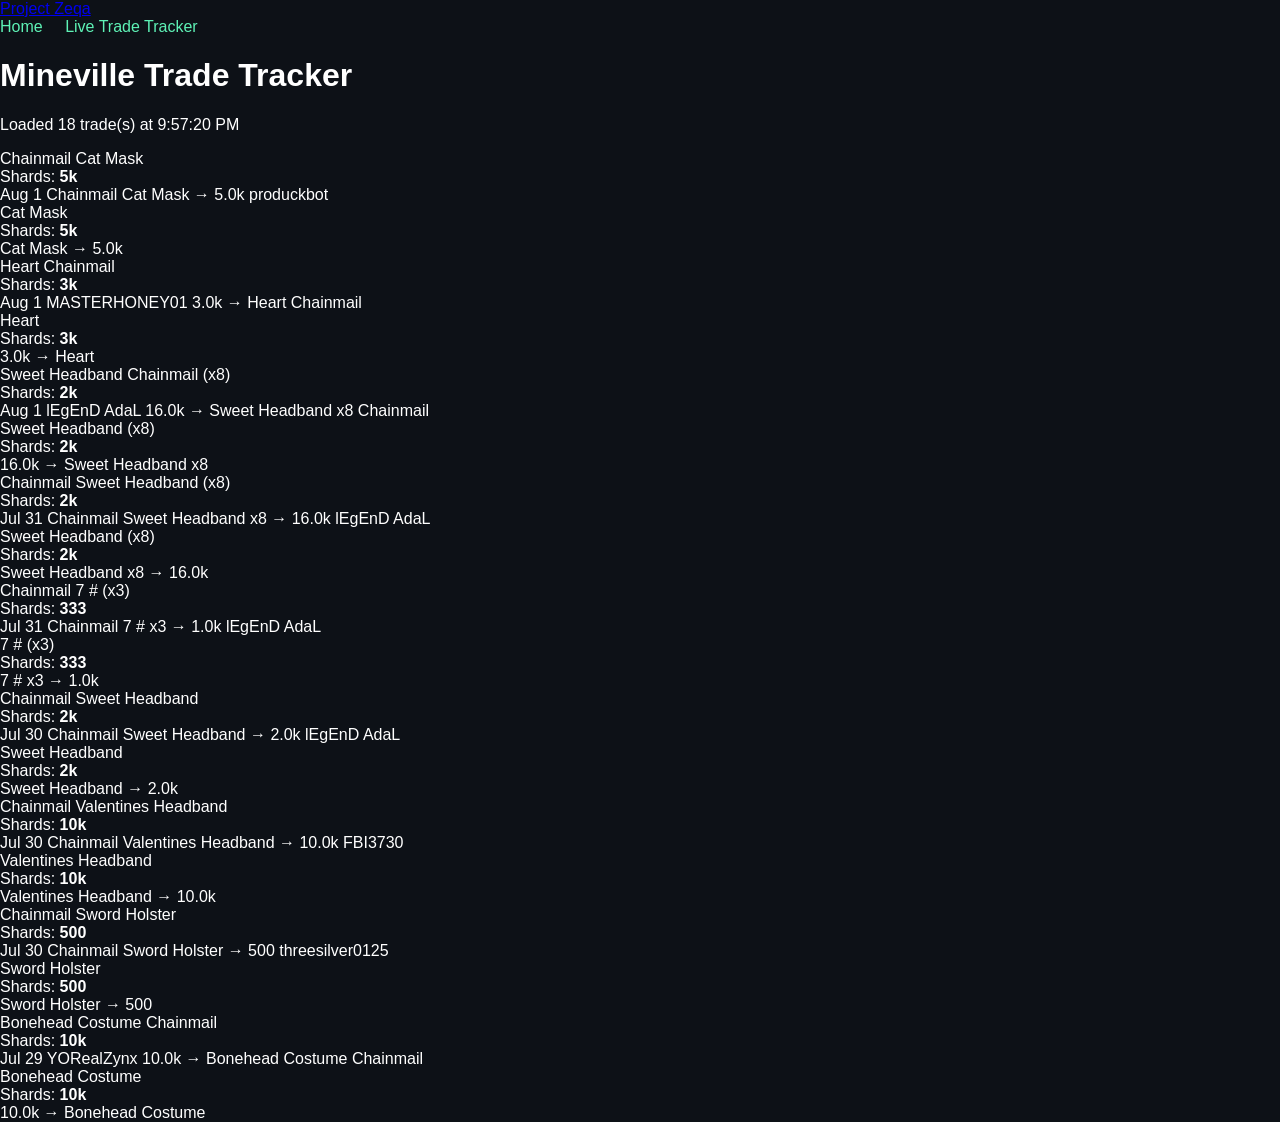
==== trades.html @ ef27356c "Create trades.html" ====
<!DOCTYPE html>
<html lang="en">
<head>
  <meta charset="UTF-8">
  <meta name="viewport" content="width=device-width, initial-scale=1.0">
  <title>Mineville Trade Tracker</title>
  <link rel="stylesheet" href="style.css">
</head>
<body>

  <header class="navbar">
    <div class="nav-container">
      <a href="index.html" class="logo">Project Zeqa</a>
      <nav class="nav-links">
        <a href="index.html">Home</a>
        <a href="trades.html" class="active">Live Trade Tracker</a>
      </nav>
    </div>
  </header>

  <main class="content-container">
    <div class="tracker-header">
      <h1>Mineville Trade Tracker</h1>
      <p id="last-updated">Loading trade data...</p>
    </div>

    <div id="trades-container">
      </div>
  </main>

  <script src="script.js"></script>
</body>
</html>
---- style.css ----
body{margin:0;background:#0d1117;color:#fff;font-family:Arial}.topbar{display:flex;justify-content:space-between;padding:16px;background:#161b22}nav a{color:#5EF2B6;margin-right:18px;text-decoration:none}.card{max-width:420px;margin:60px auto;background:#161b22;padding:24px;border-radius:12px}input,button{width:100%;padding:12px;margin:8px 0}button{background:#5EF2B6}
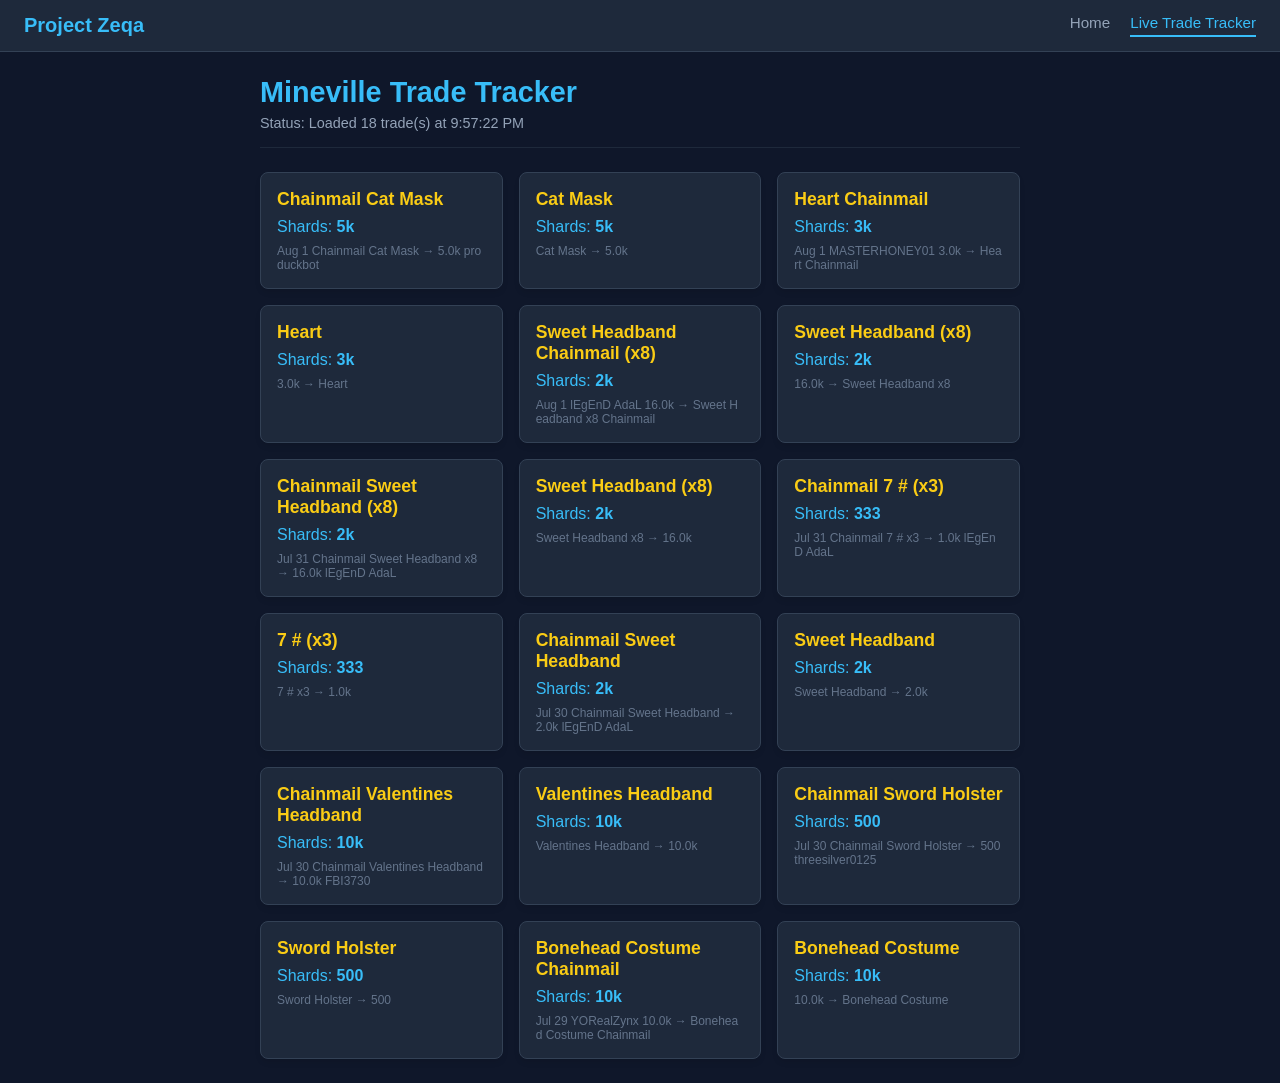
==== commit 1b0f893e: "Update trades.html" ====
--- a/trades.html
+++ b/trades.html
@@ -1,32 +1,152 @@
 <!DOCTYPE html>
 <html lang="en">
 <head>
-  <meta charset="UTF-8">
-  <meta name="viewport" content="width=device-width, initial-scale=1.0">
-  <title>Mineville Trade Tracker</title>
-  <link rel="stylesheet" href="style.css">
+  <meta charset="UTF-8" />
+  <meta name="viewport" content="width=device-width, initial-scale=1.0" />
+  <title>Mineville Live Trade Tracker</title>
+  <style>
+    * {
+      box-sizing: border-box;
+      margin: 0;
+      padding: 0;
+    }
+
+    body {
+      font-family: -apple-system, BlinkMacSystemFont, "Segoe UI", Roboto, Helvetica, Arial, sans-serif;
+      background-color: #0f172a;
+      color: #f8fafc;
+    }
+
+    /* Top Navigation Bar */
+    .navbar {
+      background-color: #1e293b;
+      border-bottom: 1px solid #334155;
+      padding: 14px 24px;
+      display: flex;
+      justify-content: space-between;
+      align-items: center;
+      position: sticky;
+      top: 0;
+      z-index: 1000;
+    }
+
+    .nav-logo {
+      font-size: 1.25rem;
+      font-weight: 700;
+      color: #38bdf8;
+      text-decoration: none;
+    }
+
+    .nav-links {
+      display: flex;
+      gap: 20px;
+    }
+
+    .nav-links a {
+      color: #94a3b8;
+      text-decoration: none;
+      font-size: 0.95rem;
+      font-weight: 500;
+      transition: color 0.2s;
+    }
+
+    .nav-links a:hover {
+      color: #f8fafc;
+    }
+
+    .nav-links a.active {
+      color: #38bdf8;
+      border-bottom: 2px solid #38bdf8;
+      padding-bottom: 4px;
+    }
+
+    .container {
+      max-width: 800px;
+      margin: 0 auto;
+      padding: 24px 20px;
+    }
+
+    header {
+      margin-bottom: 24px;
+      border-bottom: 1px solid #1e293b;
+      padding-bottom: 16px;
+    }
+
+    h1 {
+      font-size: 1.8rem;
+      color: #38bdf8;
+      margin-bottom: 6px;
+    }
+
+    .status-bar {
+      font-size: 0.9rem;
+      color: #94a3b8;
+    }
+
+    .grid {
+      display: grid;
+      grid-template-columns: repeat(auto-fill, minmax(240px, 1fr));
+      gap: 16px;
+    }
+
+    .trade-card {
+      background-color: #1e293b;
+      border: 1px solid #334155;
+      border-radius: 8px;
+      padding: 16px;
+      box-shadow: 0 4px 6px -1px rgba(0, 0, 0, 0.1);
+    }
+
+    .item-title {
+      font-weight: 700;
+      font-size: 1.1rem;
+      color: #facc15;
+      margin-bottom: 8px;
+    }
+
+    .shard-amount {
+      font-size: 1rem;
+      color: #38bdf8;
+      margin-bottom: 8px;
+    }
+
+    .raw-text {
+      font-size: 0.75rem;
+      color: #64748b;
+      word-break: break-all;
+    }
+
+    .empty-state {
+      text-align: center;
+      padding: 40px;
+      color: #94a3b8;
+      background-color: #1e293b;
+      border-radius: 8px;
+    }
+  </style>
 </head>
 <body>
 
-  <header class="navbar">
-    <div class="nav-container">
-      <a href="index.html" class="logo">Project Zeqa</a>
-      <nav class="nav-links">
-        <a href="index.html">Home</a>
-        <a href="trades.html" class="active">Live Trade Tracker</a>
-      </nav>
+  <nav class="navbar">
+    <a href="index.html" class="nav-logo">Project Zeqa</a>
+    <div class="nav-links">
+      <a href="index.html">Home</a>
+      <a href="trades.html" class="active">Live Trade Tracker</a>
     </div>
-  </header>
+  </nav>
 
-  <main class="content-container">
-    <div class="tracker-header">
+  <div class="container">
+    <header>
       <h1>Mineville Trade Tracker</h1>
-      <p id="last-updated">Loading trade data...</p>
-    </div>
+      <div class="status-bar">
+        Status: <span id="last-updated">Initializing...</span>
+      </div>
+    </header>
 
-    <div id="trades-container">
-      </div>
-  </main>
+    <main id="trades-container">
+      <div class="empty-state">Loading trade data...</div>
+    </main>
+  </div>
 
   <script src="script.js"></script>
 </body>
